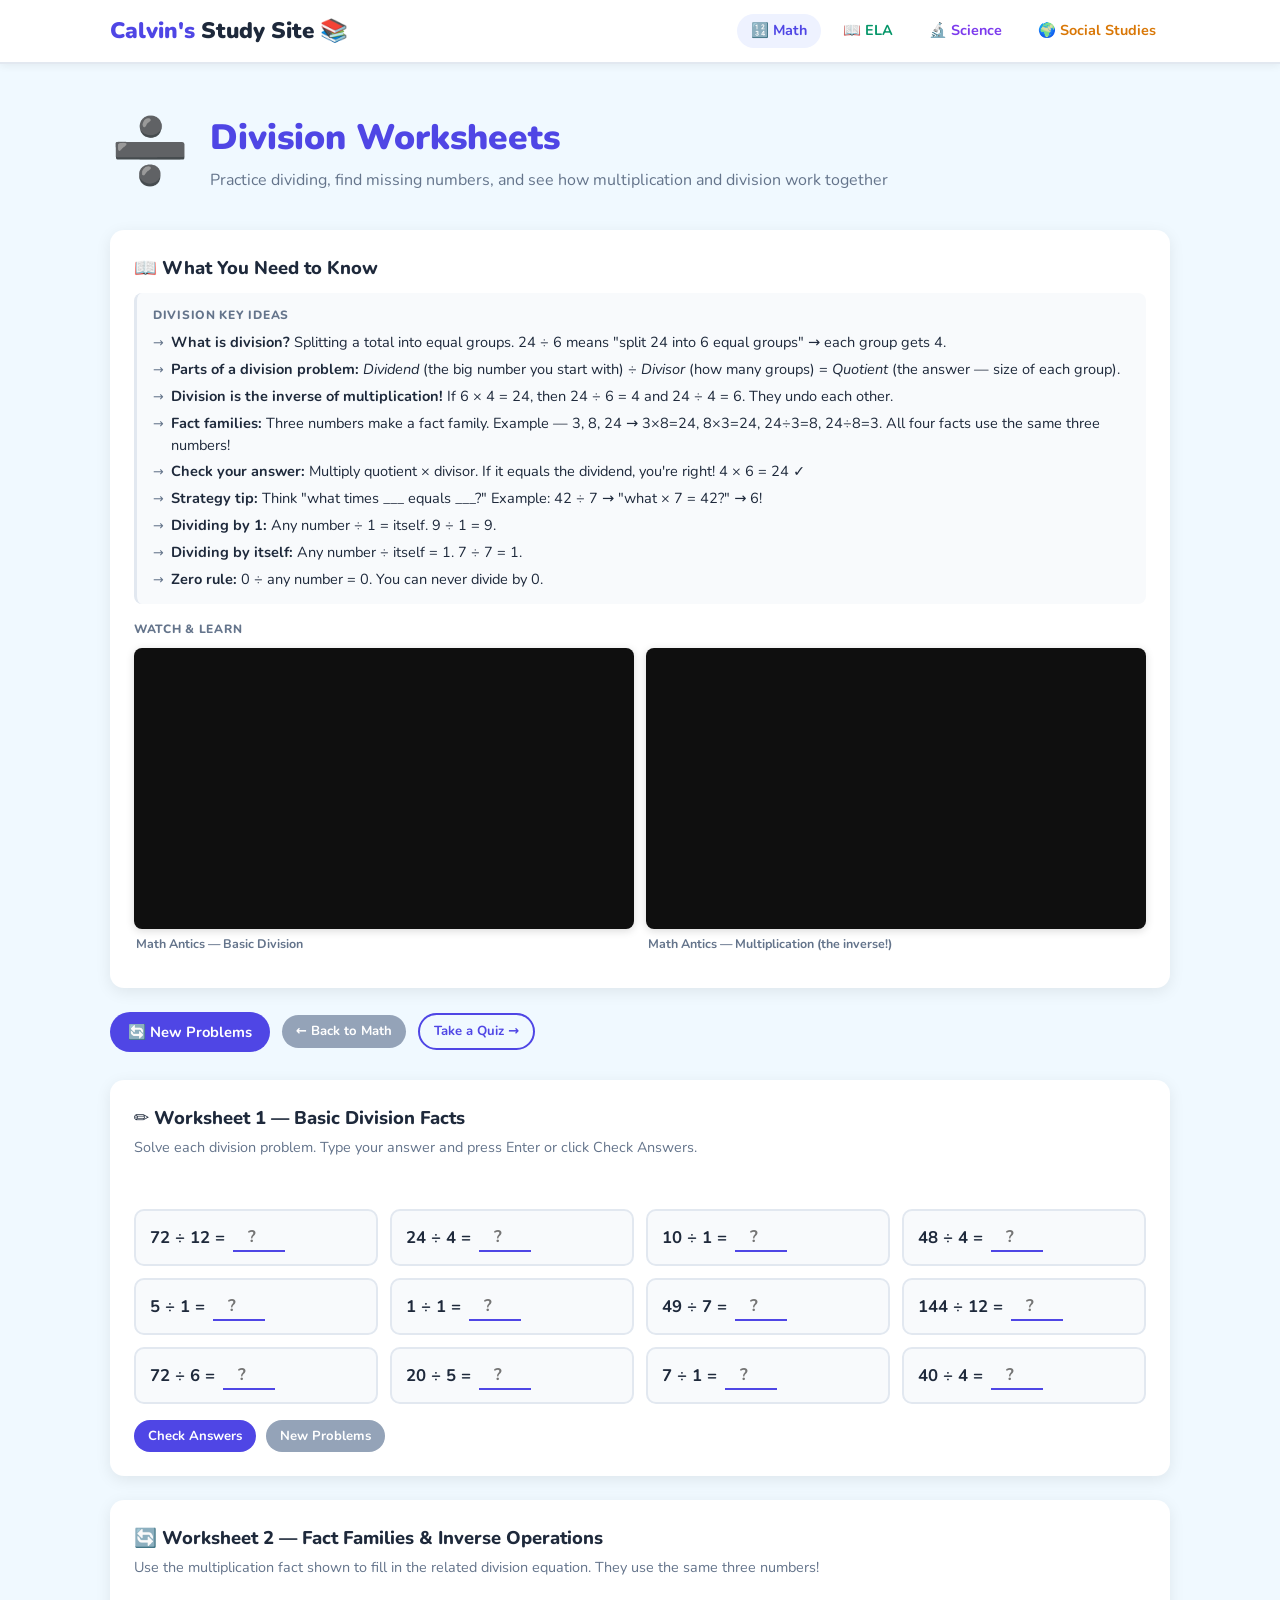
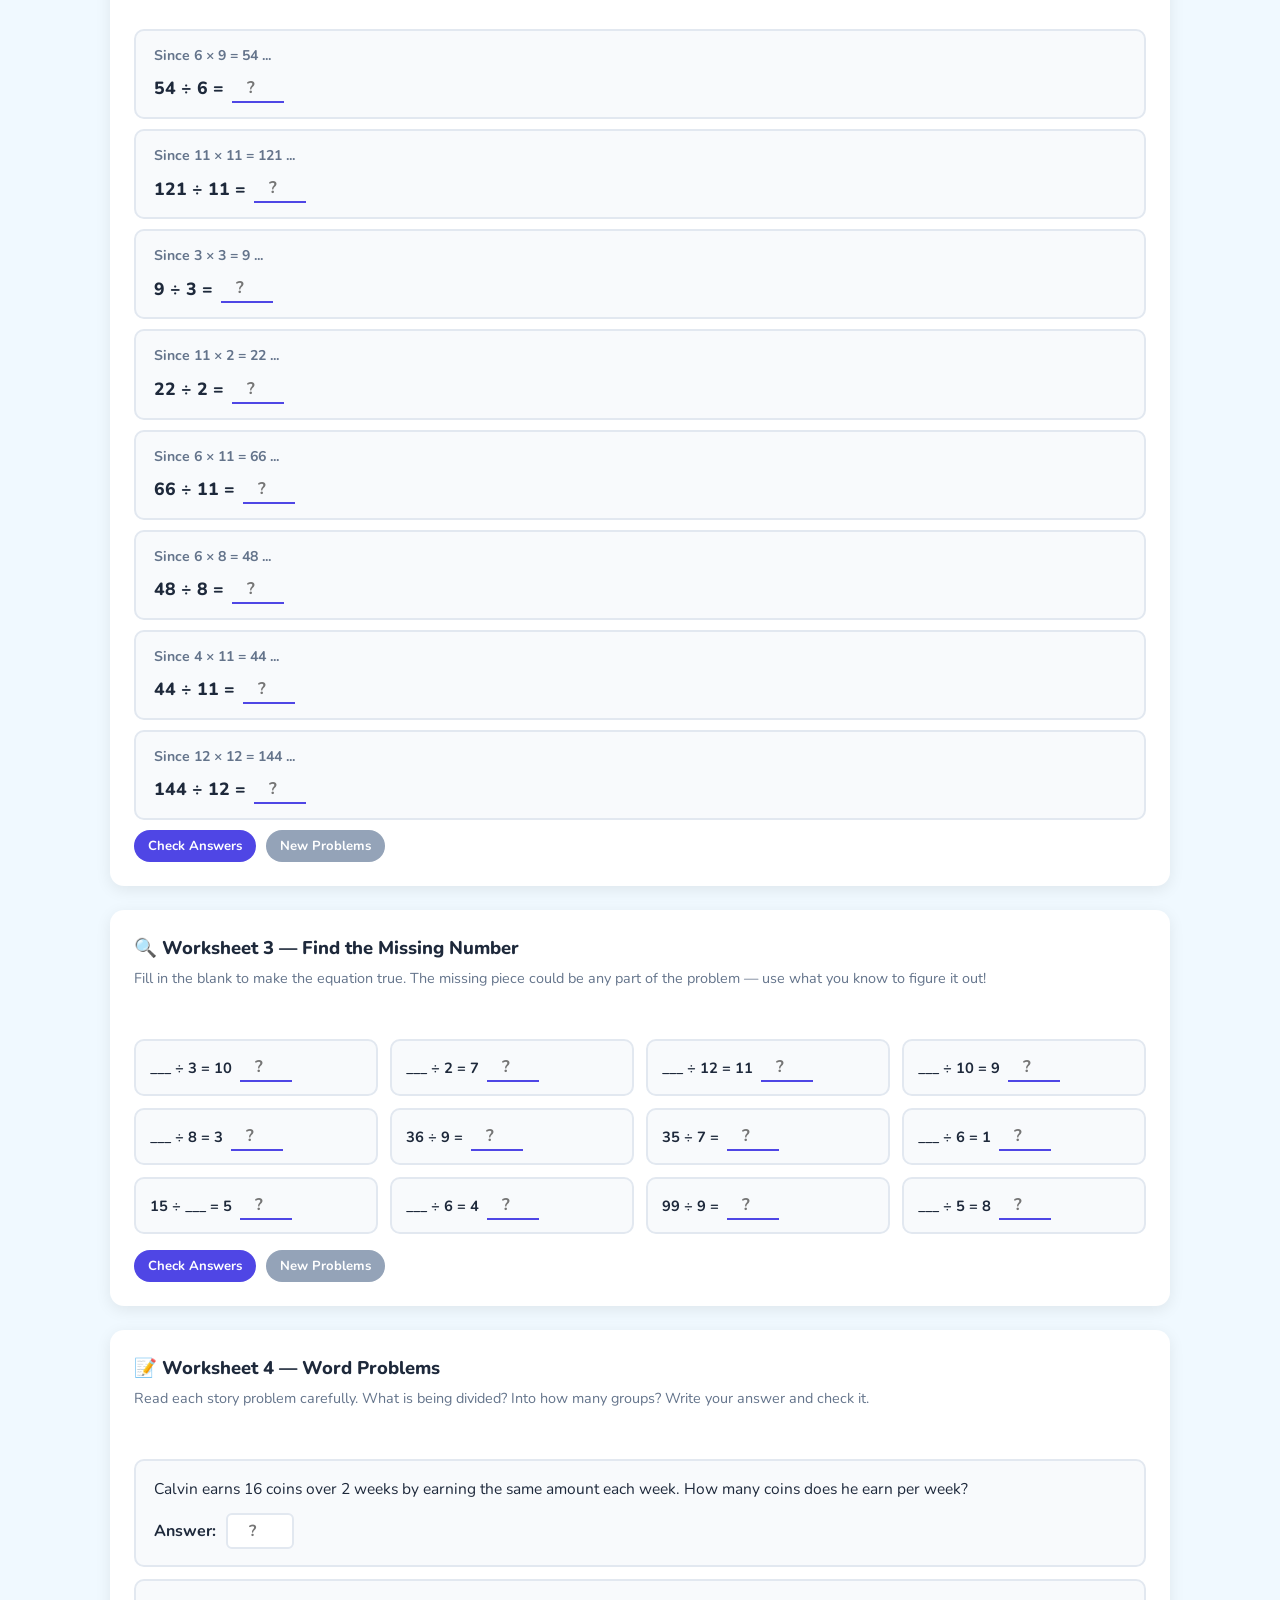
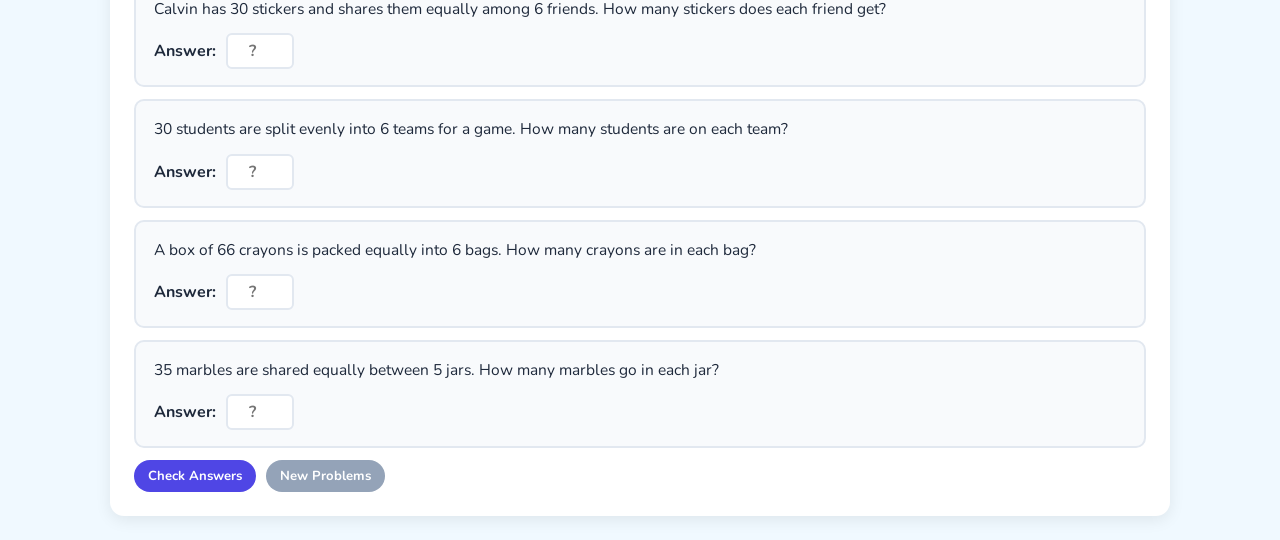
==== division.html @ 05a91f11 "Add interactive division worksheets page Four randomized worksheets covering basic division facts, f" ====
<!DOCTYPE html>
<html lang="en">
<head>
  <meta charset="UTF-8" />
  <meta name="viewport" content="width=device-width, initial-scale=1.0" />
  <title>Division Worksheets — Calvin's Study Site</title>
  <link rel="stylesheet" href="css/style.css" />
  <style>
    .ws-section {
      background: var(--card);
      border-radius: var(--radius);
      box-shadow: var(--shadow);
      padding: 24px;
      margin-bottom: 24px;
    }
    .ws-section h2 {
      font-size: 1.15rem;
      font-weight: 800;
      margin-bottom: 6px;
    }
    .ws-desc {
      font-size: 0.9rem;
      color: var(--muted);
      margin-bottom: 18px;
    }
    .ws-grid {
      display: grid;
      grid-template-columns: repeat(auto-fill, minmax(210px, 1fr));
      gap: 12px;
      margin-bottom: 16px;
    }
    .ws-problem {
      background: #F8FAFC;
      border: 2px solid var(--border);
      border-radius: 10px;
      padding: 12px 14px;
      display: flex;
      align-items: center;
      gap: 8px;
      font-size: 1.05rem;
      font-weight: 700;
      flex-wrap: wrap;
      transition: border-color 0.2s, background 0.2s;
    }
    .ws-problem.correct { border-color: var(--green); background: #DCFCE7; }
    .ws-problem.wrong   { border-color: var(--red);   background: #FEE2E2; }
    .ws-problem input {
      width: 52px;
      text-align: center;
      font-family: inherit;
      font-size: 1.05rem;
      font-weight: 700;
      border: none;
      border-bottom: 2px solid var(--math);
      background: transparent;
      color: var(--text);
      outline: none;
      padding: 2px 4px;
    }
    .check-icon { font-size: 1.1rem; margin-left: auto; }
    .correct-ans {
      font-size: 0.82rem;
      color: var(--red);
      font-weight: 700;
    }
    .ws-score {
      font-size: 0.9rem;
      font-weight: 700;
      color: var(--muted);
      margin-bottom: 12px;
      min-height: 20px;
    }
    .ws-score.good { color: var(--green); }
    .ws-row { display: flex; gap: 10px; flex-wrap: wrap; align-items: center; }

    /* Fact families */
    .fact-family-box {
      background: #F8FAFC;
      border: 2px solid var(--border);
      border-radius: 10px;
      padding: 14px 18px;
      margin-bottom: 10px;
      transition: border-color 0.2s, background 0.2s;
    }
    .fact-family-box.correct { border-color: var(--green); background: #DCFCE7; }
    .fact-family-box.wrong   { border-color: var(--red);   background: #FEE2E2; }
    .ff-hint {
      font-size: 0.88rem;
      color: var(--muted);
      font-weight: 700;
      margin-bottom: 8px;
    }
    .ff-question {
      font-size: 1.1rem;
      font-weight: 800;
      display: flex;
      align-items: center;
      gap: 8px;
      flex-wrap: wrap;
    }
    .ff-question input {
      width: 52px;
      text-align: center;
      font-family: inherit;
      font-size: 1.05rem;
      font-weight: 700;
      border: none;
      border-bottom: 2px solid var(--math);
      background: transparent;
      color: var(--text);
      outline: none;
      padding: 2px 4px;
    }

    /* Word problems */
    .word-problem {
      background: #F8FAFC;
      border: 2px solid var(--border);
      border-radius: 10px;
      padding: 16px 18px;
      margin-bottom: 12px;
      transition: border-color 0.2s, background 0.2s;
    }
    .word-problem.correct { border-color: var(--green); background: #DCFCE7; }
    .word-problem.wrong   { border-color: var(--red);   background: #FEE2E2; }
    .word-problem p {
      font-size: 0.97rem;
      margin-bottom: 12px;
      line-height: 1.55;
    }
    .wp-row {
      display: flex;
      align-items: center;
      gap: 10px;
      flex-wrap: wrap;
    }
    .word-problem input {
      width: 68px;
      text-align: center;
      font-family: inherit;
      font-size: 1rem;
      font-weight: 700;
      border: 2px solid var(--border);
      border-radius: 6px;
      background: white;
      color: var(--text);
      outline: none;
      padding: 5px 8px;
    }
    .result-msg {
      font-size: 0.87rem;
      font-weight: 700;
    }
    .result-msg.ok  { color: var(--green); }
    .result-msg.err { color: var(--red); }

    .page-actions {
      display: flex;
      gap: 12px;
      align-items: center;
      flex-wrap: wrap;
      margin-bottom: 28px;
    }
  </style>
</head>
<body>

  <header class="site-header">
    <div class="container">
      <a href="index.html" class="site-logo">Calvin's <span>Study Site</span> 📚</a>
      <nav class="nav-links">
        <a href="math.html"           class="nav-link math active">🔢 Math</a>
        <a href="ela.html"            class="nav-link ela">📖 ELA</a>
        <a href="science.html"        class="nav-link sci">🔬 Science</a>
        <a href="social-studies.html" class="nav-link ss">🌍 Social Studies</a>
      </nav>
    </div>
  </header>

  <main class="container">

    <div class="subject-hero">
      <div class="big-icon">➗</div>
      <div>
        <h1 style="color: var(--math);">Division Worksheets</h1>
        <p>Practice dividing, find missing numbers, and see how multiplication and division work together</p>
      </div>
    </div>

    <!-- Study Notes -->
    <div class="ws-section">
      <h2>📖 What You Need to Know</h2>
      <div class="study-notes" style="margin-top: 12px;">
        <h4>Division Key Ideas</h4>
        <ul>
          <li><strong>What is division?</strong> Splitting a total into equal groups. 24 ÷ 6 means "split 24 into 6 equal groups" → each group gets 4.</li>
          <li><strong>Parts of a division problem:</strong> <em>Dividend</em> (the big number you start with) ÷ <em>Divisor</em> (how many groups) = <em>Quotient</em> (the answer — size of each group).</li>
          <li><strong>Division is the inverse of multiplication!</strong> If 6 × 4 = 24, then 24 ÷ 6 = 4 and 24 ÷ 4 = 6. They undo each other.</li>
          <li><strong>Fact families:</strong> Three numbers make a fact family. Example — 3, 8, 24 → 3×8=24, 8×3=24, 24÷3=8, 24÷8=3. All four facts use the same three numbers!</li>
          <li><strong>Check your answer:</strong> Multiply quotient × divisor. If it equals the dividend, you're right! 4 × 6 = 24 ✓</li>
          <li><strong>Strategy tip:</strong> Think "what times ___ equals ___?" Example: 42 ÷ 7 → "what × 7 = 42?" → 6!</li>
          <li><strong>Dividing by 1:</strong> Any number ÷ 1 = itself. 9 ÷ 1 = 9.</li>
          <li><strong>Dividing by itself:</strong> Any number ÷ itself = 1. 7 ÷ 7 = 1.</li>
          <li><strong>Zero rule:</strong> 0 ÷ any number = 0. You can never divide by 0.</li>
        </ul>
      </div>
      <div class="video-section" style="margin-top: 16px;">
        <h4>Watch &amp; Learn</h4>
        <div class="video-grid">
          <div class="video-item">
            <div class="video-wrap">
              <iframe src="https://www.youtube.com/embed/KGMf314LUc0" loading="lazy"
                allow="accelerometer; autoplay; clipboard-write; encrypted-media; gyroscope; picture-in-picture" allowfullscreen></iframe>
            </div>
            <div class="video-label">Math Antics — Basic Division</div>
          </div>
          <div class="video-item">
            <div class="video-wrap">
              <iframe src="https://www.youtube.com/embed/RVYwunbpMHA" loading="lazy"
                allow="accelerometer; autoplay; clipboard-write; encrypted-media; gyroscope; picture-in-picture" allowfullscreen></iframe>
            </div>
            <div class="video-label">Math Antics — Multiplication (the inverse!)</div>
          </div>
        </div>
      </div>
    </div>

    <div class="page-actions">
      <button class="btn btn-math" onclick="generateAll()">🔄 New Problems</button>
      <a href="math.html" class="btn btn-gray btn-sm">← Back to Math</a>
      <a href="quiz.html?subject=math&topic=Numbers+and+Operations" class="btn btn-outline btn-sm" style="border-color:var(--math);color:var(--math);">Take a Quiz →</a>
    </div>

    <!-- Worksheet 1: Basic Division Facts -->
    <div class="ws-section">
      <h2>✏️ Worksheet 1 — Basic Division Facts</h2>
      <p class="ws-desc">Solve each division problem. Type your answer and press Enter or click Check Answers.</p>
      <div class="ws-score" id="score1"></div>
      <div class="ws-grid" id="ws1"></div>
      <div class="ws-row">
        <button class="btn btn-math btn-sm" onclick="checkAll(1)">Check Answers</button>
        <button class="btn btn-gray btn-sm" onclick="generateWS1()">New Problems</button>
      </div>
    </div>

    <!-- Worksheet 2: Fact Families / Inverse -->
    <div class="ws-section">
      <h2>🔄 Worksheet 2 — Fact Families &amp; Inverse Operations</h2>
      <p class="ws-desc">Use the multiplication fact shown to fill in the related division equation. They use the same three numbers!</p>
      <div class="ws-score" id="score2"></div>
      <div id="ws2"></div>
      <div class="ws-row">
        <button class="btn btn-math btn-sm" onclick="checkAll(2)">Check Answers</button>
        <button class="btn btn-gray btn-sm" onclick="generateWS2()">New Problems</button>
      </div>
    </div>

    <!-- Worksheet 3: Missing Numbers -->
    <div class="ws-section">
      <h2>🔍 Worksheet 3 — Find the Missing Number</h2>
      <p class="ws-desc">Fill in the blank to make the equation true. The missing piece could be any part of the problem — use what you know to figure it out!</p>
      <div class="ws-score" id="score3"></div>
      <div class="ws-grid" id="ws3"></div>
      <div class="ws-row">
        <button class="btn btn-math btn-sm" onclick="checkAll(3)">Check Answers</button>
        <button class="btn btn-gray btn-sm" onclick="generateWS3()">New Problems</button>
      </div>
    </div>

    <!-- Worksheet 4: Word Problems -->
    <div class="ws-section">
      <h2>📝 Worksheet 4 — Word Problems</h2>
      <p class="ws-desc">Read each story problem carefully. What is being divided? Into how many groups? Write your answer and check it.</p>
      <div class="ws-score" id="score4"></div>
      <div id="ws4"></div>
      <div class="ws-row" style="margin-top: 4px;">
        <button class="btn btn-math btn-sm" onclick="checkAll(4)">Check Answers</button>
        <button class="btn btn-gray btn-sm" onclick="generateWS4()">New Problems</button>
      </div>
    </div>

  </main>

  <script>
    // ── Helpers ────────────────────────────────────────────────────────────────
    const FACTS = [];
    for (let a = 1; a <= 12; a++) {
      for (let b = 1; b <= 12; b++) {
        FACTS.push({ a, b, product: a * b });
      }
    }

    function shuffle(arr) {
      const a = [...arr];
      for (let i = a.length - 1; i > 0; i--) {
        const j = Math.floor(Math.random() * (i + 1));
        [a[i], a[j]] = [a[j], a[i]];
      }
      return a;
    }

    function pick(arr, n) { return shuffle(arr).slice(0, n); }
    function rnd(min, max) { return Math.floor(Math.random() * (max - min + 1)) + min; }

    // ── Worksheet 1: Basic Division Facts ─────────────────────────────────────
    let ws1Data = [];
    function generateWS1() {
      document.getElementById('score1').textContent = '';
      ws1Data = pick(FACTS, 12).map(f => ({ dividend: f.product, divisor: f.b, answer: f.a }));
      document.getElementById('ws1').innerHTML = ws1Data.map((p, i) => `
        <div class="ws-problem" id="ws1p${i}">
          <span>${p.dividend} ÷ ${p.divisor} =</span>
          <input type="number" id="ws1i${i}" min="0" max="144" placeholder="?"
            onkeydown="if(event.key==='Enter') checkAll(1)">
          <span class="check-icon" id="ws1c${i}"></span>
          <span class="correct-ans" id="ws1a${i}" style="display:none"></span>
        </div>
      `).join('');
    }

    // ── Worksheet 2: Fact Families ─────────────────────────────────────────────
    let ws2Data = [];
    function generateWS2() {
      document.getElementById('score2').textContent = '';
      ws2Data = pick(FACTS, 8).map(f => {
        const askByB = Math.random() < 0.5;
        return {
          a: f.a, b: f.b, product: f.product,
          divisor: askByB ? f.b : f.a,
          answer:  askByB ? f.a : f.b,
        };
      });
      document.getElementById('ws2').innerHTML = ws2Data.map((p, i) => `
        <div class="fact-family-box" id="ws2p${i}">
          <div class="ff-hint">Since ${p.a} × ${p.b} = ${p.product} ...</div>
          <div class="ff-question">
            <span>${p.product} ÷ ${p.divisor} =</span>
            <input type="number" id="ws2i${i}" min="0" max="144" placeholder="?"
              onkeydown="if(event.key==='Enter') checkAll(2)">
            <span class="check-icon" id="ws2c${i}"></span>
            <span class="correct-ans" id="ws2a${i}" style="display:none"></span>
          </div>
        </div>
      `).join('');
    }

    // ── Worksheet 3: Missing Numbers ───────────────────────────────────────────
    let ws3Data = [];
    function generateWS3() {
      document.getElementById('score3').textContent = '';
      ws3Data = pick(FACTS, 12).map(f => {
        const types = ['quotient', 'dividend', 'divisor'];
        const type = types[Math.floor(Math.random() * 3)];
        const answer = type === 'quotient' ? f.a
                     : type === 'dividend' ? f.product
                     :                       f.b;
        return { ...f, type, answer };
      });
      document.getElementById('ws3').innerHTML = ws3Data.map((p, i) => {
        const label = p.type === 'quotient' ? `${p.product} ÷ ${p.b} =`
                    : p.type === 'dividend' ? `___ ÷ ${p.b} = ${p.a}`
                    :                         `${p.product} ÷ ___ = ${p.a}`;
        return `
          <div class="ws-problem" id="ws3p${i}">
            <span style="font-size:0.92rem;">${label}</span>
            <input type="number" id="ws3i${i}" min="0" max="144" placeholder="?"
              onkeydown="if(event.key==='Enter') checkAll(3)">
            <span class="check-icon" id="ws3c${i}"></span>
            <span class="correct-ans" id="ws3a${i}" style="display:none"></span>
          </div>
        `;
      }).join('');
    }

    // ── Worksheet 4: Word Problems ─────────────────────────────────────────────
    const WORD_TEMPLATES = [
      () => { const g=rnd(2,9), s=rnd(2,12), t=g*s; return { text: `Calvin has ${t} stickers and shares them equally among ${g} friends. How many stickers does each friend get?`, answer: s }; },
      () => { const r=rnd(2,8), c=rnd(2,10), t=r*c; return { text: `There are ${t} cookies arranged in ${r} equal rows on a baking sheet. How many cookies are in each row?`, answer: c }; },
      () => { const d=rnd(2,9), p=rnd(2,11), t=d*p; return { text: `A box of ${t} crayons is packed equally into ${d} bags. How many crayons are in each bag?`, answer: p }; },
      () => { const t=rnd(2,10), b=rnd(2,8),  n=t*b;  return { text: `${n} students are split evenly into ${t} teams for a game. How many students are on each team?`, answer: b }; },
      () => { const d=rnd(2,7),  h=rnd(2,10), t=d*h; return { text: `Calvin reads ${t} pages over ${d} days and reads the same amount each day. How many pages does he read per day?`, answer: h }; },
      () => { const b=rnd(2,9),  s=rnd(2,10), t=b*s; return { text: `A farmer puts eggs into cartons with ${s} eggs each. If there are ${t} eggs total, how many cartons are filled?`, answer: b }; },
      () => { const r=rnd(2,8),  c=rnd(2,9),  t=r*c; return { text: `${t} chairs are arranged in ${r} equal rows. How many chairs are in each row?`, answer: c }; },
      () => { const g=rnd(2,9),  m=rnd(2,11), t=g*m; return { text: `${t} marbles are shared equally between ${g} jars. How many marbles go in each jar?`, answer: m }; },
      () => { const b=rnd(2,8),  p=rnd(2,10), t=b*p; return { text: `A shelf holds ${b} equal stacks of books with ${t} books total. How many books are in each stack?`, answer: p }; },
      () => { const w=rnd(2,9),  d=rnd(2,8),  t=w*d; return { text: `Calvin earns ${t} coins over ${w} weeks by earning the same amount each week. How many coins does he earn per week?`, answer: d }; },
    ];

    let ws4Data = [];
    function generateWS4() {
      document.getElementById('score4').textContent = '';
      ws4Data = shuffle(WORD_TEMPLATES).slice(0, 5).map(fn => fn());
      document.getElementById('ws4').innerHTML = ws4Data.map((p, i) => `
        <div class="word-problem" id="ws4p${i}">
          <p>${p.text}</p>
          <div class="wp-row">
            <span style="font-weight:700;">Answer:</span>
            <input type="number" id="ws4i${i}" min="0" max="200" placeholder="?"
              onkeydown="if(event.key==='Enter') checkAll(4)">
            <span class="result-msg" id="ws4m${i}"></span>
          </div>
        </div>
      `).join('');
    }

    // ── Check Logic ────────────────────────────────────────────────────────────
    function checkAll(ws) {
      if (ws === 1) checkGrid(ws1Data, 1, p => p.answer);
      if (ws === 2) checkGrid(ws2Data, 2, p => p.answer);
      if (ws === 3) checkGrid(ws3Data, 3, p => p.answer);
      if (ws === 4) checkWordProblems();
    }

    function checkGrid(data, wsNum, getAnswer) {
      let correct = 0;
      data.forEach((p, i) => {
        const input = document.getElementById(`ws${wsNum}i${i}`);
        const card  = document.getElementById(`ws${wsNum}p${i}`);
        const icon  = document.getElementById(`ws${wsNum}c${i}`);
        const ansEl = document.getElementById(`ws${wsNum}a${i}`);
        const val   = parseInt(input.value, 10);
        const expected = getAnswer(p);
        card.classList.remove('correct', 'wrong');
        if (isNaN(val)) { icon.textContent = ''; ansEl.style.display = 'none'; return; }
        if (val === expected) {
          card.classList.add('correct');
          icon.textContent = '✓';
          ansEl.style.display = 'none';
          correct++;
        } else {
          card.classList.add('wrong');
          icon.textContent = '✗';
          ansEl.textContent = `→ ${expected}`;
          ansEl.style.display = '';
        }
      });
      const scoreEl = document.getElementById(`score${wsNum}`);
      const pct = Math.round(100 * correct / data.length);
      scoreEl.textContent = `${correct} / ${data.length} correct (${pct}%)`;
      scoreEl.className = 'ws-score' + (pct >= 80 ? ' good' : '');
    }

    function checkWordProblems() {
      let correct = 0;
      ws4Data.forEach((p, i) => {
        const input = document.getElementById(`ws4i${i}`);
        const card  = document.getElementById(`ws4p${i}`);
        const msg   = document.getElementById(`ws4m${i}`);
        const val   = parseInt(input.value, 10);
        card.classList.remove('correct', 'wrong');
        if (isNaN(val)) { msg.textContent = ''; return; }
        if (val === p.answer) {
          card.classList.add('correct');
          msg.textContent = '✓ Correct!';
          msg.className = 'result-msg ok';
          correct++;
        } else {
          card.classList.add('wrong');
          msg.textContent = `✗ The answer is ${p.answer}`;
          msg.className = 'result-msg err';
        }
      });
      const scoreEl = document.getElementById('score4');
      const pct = Math.round(100 * correct / ws4Data.length);
      scoreEl.textContent = `${correct} / ${ws4Data.length} correct (${pct}%)`;
      scoreEl.className = 'ws-score' + (pct >= 80 ? ' good' : '');
    }

    // ── Init ───────────────────────────────────────────────────────────────────
    function generateAll() {
      generateWS1();
      generateWS2();
      generateWS3();
      generateWS4();
    }

    generateAll();
  </script>

</body>
</html>
---- css/style.css ----
/* Calvin's 3rd Grade Study Site — Stylesheet */
@import url('https://fonts.googleapis.com/css2?family=Nunito:wght@400;600;700;800;900&display=swap');

/* ── Reset & Base ── */
*, *::before, *::after { box-sizing: border-box; margin: 0; padding: 0; }

:root {
  --math:    #4F46E5;
  --math-lt: #EEF2FF;
  --ela:     #059669;
  --ela-lt:  #ECFDF5;
  --sci:     #7C3AED;
  --sci-lt:  #F5F3FF;
  --ss:      #D97706;
  --ss-lt:   #FFFBEB;
  --bg:      #F0F9FF;
  --card:    #FFFFFF;
  --text:    #1E293B;
  --muted:   #64748B;
  --border:  #E2E8F0;
  --green:   #16A34A;
  --red:     #DC2626;
  --radius:  14px;
  --shadow:  0 4px 16px rgba(0,0,0,0.08);
}

html { font-size: 16px; }

body {
  font-family: 'Nunito', system-ui, sans-serif;
  background: var(--bg);
  color: var(--text);
  min-height: 100vh;
  line-height: 1.5;
}

a { color: inherit; text-decoration: none; }
img { max-width: 100%; }

/* ── Layout ── */
.container { max-width: 1100px; margin: 0 auto; padding: 0 20px; }

/* ── Header / Nav ── */
.site-header {
  background: var(--card);
  border-bottom: 2px solid var(--border);
  padding: 14px 0;
  position: sticky;
  top: 0;
  z-index: 100;
  box-shadow: 0 2px 8px rgba(0,0,0,0.06);
}
.site-header .container {
  display: flex;
  align-items: center;
  justify-content: space-between;
  gap: 16px;
}
.site-logo {
  font-size: 1.4rem;
  font-weight: 900;
  color: #4F46E5;
  white-space: nowrap;
}
.site-logo span { color: var(--text); }
.nav-links { display: flex; gap: 8px; flex-wrap: wrap; }
.nav-link {
  padding: 6px 14px;
  border-radius: 50px;
  font-weight: 700;
  font-size: 0.9rem;
  transition: background 0.15s, color 0.15s;
  color: var(--muted);
}
.nav-link:hover { background: var(--bg); color: var(--text); }
.nav-link.math   { color: var(--math); }
.nav-link.ela    { color: var(--ela); }
.nav-link.sci    { color: var(--sci); }
.nav-link.ss     { color: var(--ss); }
.nav-link.active { background: var(--math-lt); color: var(--math); }

/* ── Hero ── */
.hero {
  text-align: center;
  padding: 52px 20px 36px;
}
.hero h1 {
  font-size: 2.6rem;
  font-weight: 900;
  line-height: 1.2;
  margin-bottom: 12px;
}
.hero p { font-size: 1.15rem; color: var(--muted); max-width: 500px; margin: 0 auto; }

/* ── Subject Cards (Dashboard) ── */
.subjects-grid {
  display: grid;
  grid-template-columns: repeat(auto-fit, minmax(230px, 1fr));
  gap: 20px;
  padding: 0 0 40px;
}
.subject-card {
  background: var(--card);
  border-radius: var(--radius);
  box-shadow: var(--shadow);
  padding: 28px 24px 24px;
  display: flex;
  flex-direction: column;
  gap: 14px;
  border-top: 5px solid transparent;
  transition: transform 0.15s, box-shadow 0.15s;
}
.subject-card:hover { transform: translateY(-3px); box-shadow: 0 8px 24px rgba(0,0,0,0.12); }
.subject-card.math  { border-color: var(--math); }
.subject-card.ela   { border-color: var(--ela); }
.subject-card.sci   { border-color: var(--sci); }
.subject-card.ss    { border-color: var(--ss); }

.card-icon { font-size: 2.8rem; line-height: 1; }
.card-title { font-size: 1.3rem; font-weight: 800; }
.card-subtitle { font-size: 0.85rem; color: var(--muted); margin-top: -10px; }

.best-score {
  display: inline-block;
  padding: 4px 12px;
  border-radius: 50px;
  font-size: 0.85rem;
  font-weight: 700;
}
.math  .best-score { background: var(--math-lt); color: var(--math); }
.ela   .best-score { background: var(--ela-lt);  color: var(--ela); }
.sci   .best-score { background: var(--sci-lt);  color: var(--sci); }
.ss    .best-score { background: var(--ss-lt);   color: var(--ss); }

.card-buttons { display: flex; gap: 8px; margin-top: auto; }
.btn {
  display: inline-flex;
  align-items: center;
  gap: 6px;
  padding: 10px 18px;
  border-radius: 50px;
  font-family: inherit;
  font-weight: 700;
  font-size: 0.92rem;
  cursor: pointer;
  border: none;
  transition: filter 0.15s, transform 0.1s;
  text-decoration: none;
}
.btn:hover { filter: brightness(0.92); transform: scale(1.02); }
.btn:active { transform: scale(0.98); }
.btn-primary { color: #fff; }
.math  .btn-primary { background: var(--math); }
.ela   .btn-primary { background: var(--ela); }
.sci   .btn-primary { background: var(--sci); }
.ss    .btn-primary { background: var(--ss); }
.btn-outline {
  background: transparent;
  border: 2px solid;
  color: var(--text);
}
.math  .btn-outline { border-color: var(--math); color: var(--math); }
.ela   .btn-outline { border-color: var(--ela); color: var(--ela); }
.sci   .btn-outline { border-color: var(--sci); color: var(--sci); }
.ss    .btn-outline { border-color: var(--ss); color: var(--ss); }

/* standalone colored buttons */
.btn-math   { background: var(--math); color: #fff; }
.btn-ela    { background: var(--ela);  color: #fff; }
.btn-sci    { background: var(--sci);  color: #fff; }
.btn-ss     { background: var(--ss);   color: #fff; }
.btn-green  { background: var(--green); color: #fff; }
.btn-gray   { background: #94A3B8; color: #fff; }
.btn-lg     { padding: 14px 28px; font-size: 1.05rem; }
.btn-sm     { padding: 7px 14px; font-size: 0.82rem; }

/* ── History Table ── */
.section-title {
  font-size: 1.3rem;
  font-weight: 800;
  margin-bottom: 16px;
}
.history-table {
  width: 100%;
  border-collapse: collapse;
  background: var(--card);
  border-radius: var(--radius);
  overflow: hidden;
  box-shadow: var(--shadow);
  font-size: 0.93rem;
}
.history-table th {
  background: #F8FAFC;
  padding: 12px 16px;
  text-align: left;
  font-weight: 800;
  color: var(--muted);
  text-transform: uppercase;
  font-size: 0.76rem;
  letter-spacing: 0.04em;
  border-bottom: 2px solid var(--border);
}
.history-table td {
  padding: 12px 16px;
  border-bottom: 1px solid var(--border);
}
.history-table tr:last-child td { border-bottom: none; }
.history-table tr:hover td { background: #F8FAFC; }
.pct-badge {
  display: inline-block;
  padding: 3px 10px;
  border-radius: 50px;
  font-weight: 700;
  font-size: 0.85rem;
}
.pct-great { background: #DCFCE7; color: #15803D; }
.pct-good  { background: #FEF9C3; color: #854D0E; }
.pct-low   { background: #FEE2E2; color: #991B1B; }
.subject-pill {
  display: inline-block;
  padding: 2px 10px;
  border-radius: 50px;
  font-weight: 700;
  font-size: 0.8rem;
}
.pill-math { background: var(--math-lt); color: var(--math); }
.pill-ela  { background: var(--ela-lt);  color: var(--ela); }
.pill-sci  { background: var(--sci-lt);  color: var(--sci); }
.pill-ss   { background: var(--ss-lt);   color: var(--ss); }

/* ── Subject Page ── */
.subject-hero {
  padding: 40px 0 30px;
  display: flex;
  align-items: center;
  gap: 20px;
}
.subject-hero .big-icon { font-size: 4rem; }
.subject-hero h1 { font-size: 2.2rem; font-weight: 900; }
.subject-hero p { color: var(--muted); margin-top: 4px; }

.subject-layout {
  display: grid;
  grid-template-columns: 1fr 280px;
  gap: 28px;
  padding-bottom: 60px;
}
@media (max-width: 768px) { .subject-layout { grid-template-columns: 1fr; } }

/* Topic accordion */
.topic-list { display: flex; flex-direction: column; gap: 14px; }
.topic-card {
  background: var(--card);
  border-radius: var(--radius);
  box-shadow: var(--shadow);
  overflow: hidden;
}
.topic-header {
  display: flex;
  align-items: center;
  justify-content: space-between;
  padding: 16px 20px;
  cursor: pointer;
  font-weight: 800;
  font-size: 1.05rem;
  user-select: none;
  gap: 12px;
}
.topic-header:hover { background: #F8FAFC; }
.topic-header .chevron {
  font-size: 0.9rem;
  transition: transform 0.2s;
  flex-shrink: 0;
}
.topic-card.open .chevron { transform: rotate(180deg); }
.topic-body {
  display: none;
  padding: 0 20px 20px;
  border-top: 1px solid var(--border);
}
.topic-card.open .topic-body { display: block; }
.topic-skills {
  list-style: none;
  margin: 14px 0 16px;
  display: flex;
  flex-direction: column;
  gap: 6px;
}
.topic-skills li { padding-left: 20px; position: relative; color: var(--muted); font-size: 0.93rem; }
.topic-skills li::before {
  content: '✓';
  position: absolute;
  left: 0;
  font-weight: 900;
  color: var(--green);
}
.resource-links { display: flex; flex-wrap: wrap; gap: 8px; margin-top: 8px; }
.resource-link {
  display: inline-flex;
  align-items: center;
  gap: 6px;
  padding: 7px 14px;
  border-radius: 50px;
  font-size: 0.85rem;
  font-weight: 700;
  border: 2px solid var(--border);
  transition: background 0.15s, border-color 0.15s;
  background: #F8FAFC;
}
.resource-link:hover { background: var(--bg); border-color: #CBD5E1; }
.topic-quiz-btn {
  margin-top: 14px;
  display: inline-block;
}

/* Sidebar */
.sidebar { display: flex; flex-direction: column; gap: 16px; }
.sidebar-card {
  background: var(--card);
  border-radius: var(--radius);
  box-shadow: var(--shadow);
  padding: 20px;
}
.sidebar-card h3 { font-size: 1rem; font-weight: 800; margin-bottom: 14px; }
.sidebar-btn-list { display: flex; flex-direction: column; gap: 8px; }

/* ── Quiz Page ── */
.quiz-wrapper {
  max-width: 700px;
  margin: 0 auto;
  padding: 32px 20px 60px;
}
.quiz-header {
  display: flex;
  align-items: center;
  justify-content: space-between;
  margin-bottom: 24px;
  gap: 12px;
}
.quiz-title { font-size: 1.1rem; font-weight: 800; color: var(--muted); }
.quiz-counter { font-size: 0.9rem; color: var(--muted); font-weight: 700; white-space: nowrap; }
.progress-bar-track {
  height: 10px;
  background: var(--border);
  border-radius: 50px;
  overflow: hidden;
  flex: 1;
}
.progress-bar-fill {
  height: 100%;
  border-radius: 50px;
  background: var(--math);
  transition: width 0.3s ease;
}
.progress-bar-fill.ela { background: var(--ela); }
.progress-bar-fill.sci { background: var(--sci); }
.progress-bar-fill.ss  { background: var(--ss); }

.question-card {
  background: var(--card);
  border-radius: var(--radius);
  box-shadow: var(--shadow);
  padding: 32px 28px;
  margin-bottom: 24px;
}
.question-text {
  font-size: 1.2rem;
  font-weight: 700;
  margin-bottom: 28px;
  line-height: 1.5;
}
.options-grid { display: flex; flex-direction: column; gap: 12px; }
.option-btn {
  display: flex;
  align-items: center;
  gap: 14px;
  padding: 14px 18px;
  border-radius: 10px;
  border: 2px solid var(--border);
  background: #F8FAFC;
  font-family: inherit;
  font-size: 1rem;
  font-weight: 600;
  color: var(--text);
  cursor: pointer;
  text-align: left;
  transition: border-color 0.15s, background 0.15s, transform 0.1s;
}
.option-btn:hover:not(:disabled) { border-color: #94A3B8; background: var(--bg); transform: translateX(3px); }
.option-btn:disabled { cursor: default; }
.option-label {
  display: flex;
  align-items: center;
  justify-content: center;
  width: 32px;
  height: 32px;
  border-radius: 50%;
  background: var(--border);
  font-weight: 800;
  font-size: 0.9rem;
  flex-shrink: 0;
  transition: background 0.15s, color 0.15s;
}
.option-btn.correct { border-color: var(--green); background: #DCFCE7; }
.option-btn.correct .option-label { background: var(--green); color: #fff; }
.option-btn.wrong   { border-color: var(--red);   background: #FEE2E2; }
.option-btn.wrong   .option-label { background: var(--red);   color: #fff; }
.option-btn.dimmed  { opacity: 0.45; }

.explanation-box {
  display: none;
  margin-top: 20px;
  padding: 14px 18px;
  background: #F0FFF4;
  border-left: 4px solid var(--green);
  border-radius: 8px;
  font-size: 0.95rem;
  color: var(--text);
  line-height: 1.6;
}
.explanation-box.show { display: block; }
.explanation-box.wrong-exp { background: #FFF5F5; border-color: var(--red); }

.next-btn-row {
  display: flex;
  justify-content: flex-end;
  margin-top: 8px;
}

/* Results */
.results-card {
  background: var(--card);
  border-radius: var(--radius);
  box-shadow: var(--shadow);
  padding: 44px 32px;
  text-align: center;
}
.results-emoji { font-size: 4rem; margin-bottom: 12px; }
.results-score { font-size: 3rem; font-weight: 900; margin-bottom: 4px; }
.results-pct   { font-size: 1.4rem; font-weight: 700; color: var(--muted); margin-bottom: 12px; }
.results-stars { font-size: 2rem; margin-bottom: 16px; }
.results-msg   { font-size: 1.1rem; color: var(--muted); margin-bottom: 32px; max-width: 400px; margin-left: auto; margin-right: auto; }
.results-buttons { display: flex; gap: 12px; justify-content: center; flex-wrap: wrap; }
.save-status { margin-top: 16px; font-size: 0.9rem; color: var(--muted); font-weight: 700; min-height: 24px; }

/* Loading spinner */
.spinner {
  width: 44px; height: 44px;
  border: 4px solid var(--border);
  border-top-color: var(--math);
  border-radius: 50%;
  animation: spin 0.7s linear infinite;
  margin: 60px auto;
}
@keyframes spin { to { transform: rotate(360deg); } }

/* Empty/error states */
.empty-state {
  text-align: center;
  padding: 48px 20px;
  color: var(--muted);
}
.empty-state .big { font-size: 3rem; margin-bottom: 12px; }

/* ── Study Notes ── */
.study-notes {
  margin: 14px 0 10px;
  padding: 13px 16px;
  background: #F8FAFC;
  border-radius: 8px;
  border-left: 3px solid var(--border);
}
.study-notes h4 {
  font-size: 0.75rem;
  font-weight: 800;
  text-transform: uppercase;
  letter-spacing: 0.06em;
  color: var(--muted);
  margin-bottom: 8px;
}
.study-notes ul {
  list-style: none;
  display: flex;
  flex-direction: column;
  gap: 5px;
}
.study-notes li {
  font-size: 0.91rem;
  padding-left: 18px;
  position: relative;
  line-height: 1.5;
}
.study-notes li::before {
  content: '→';
  position: absolute;
  left: 0;
  color: var(--muted);
  font-size: 0.8rem;
  top: 2px;
}
.study-notes strong { color: var(--text); }

/* ── Video Embeds ── */
.video-section { margin: 14px 0 10px; }
.video-section h4 {
  font-size: 0.75rem;
  font-weight: 800;
  text-transform: uppercase;
  letter-spacing: 0.06em;
  color: var(--muted);
  margin-bottom: 10px;
}
.video-grid {
  display: grid;
  grid-template-columns: repeat(auto-fit, minmax(260px, 1fr));
  gap: 12px;
}
.video-item {}
.video-wrap {
  position: relative;
  padding-bottom: 56.25%;
  height: 0;
  overflow: hidden;
  border-radius: 8px;
  background: #0f0f0f;
  box-shadow: 0 2px 8px rgba(0,0,0,0.15);
}
.video-wrap iframe {
  position: absolute;
  top: 0;
  left: 0;
  width: 100%;
  height: 100%;
  border: none;
  border-radius: 8px;
}
.video-label {
  font-size: 0.78rem;
  color: var(--muted);
  font-weight: 700;
  margin-top: 6px;
  padding-left: 2px;
}
@media (max-width: 600px) { .video-grid { grid-template-columns: 1fr; } }

/* ── Utilities ── */
.mt-8  { margin-top: 8px; }
.mt-16 { margin-top: 16px; }
.mt-24 { margin-top: 24px; }
.mb-8  { margin-bottom: 8px; }
.mb-24 { margin-bottom: 24px; }
.text-center { text-align: center; }
.text-muted { color: var(--muted); }
.font-bold { font-weight: 800; }
.hidden { display: none !important; }

/* ── Responsive ── */
@media (max-width: 600px) {
  .hero h1 { font-size: 1.9rem; }
  .question-card { padding: 24px 18px; }
  .question-text { font-size: 1.05rem; }
  .results-score { font-size: 2.4rem; }
  .subjects-grid { grid-template-columns: 1fr; }
  .site-logo { font-size: 1.1rem; }
}
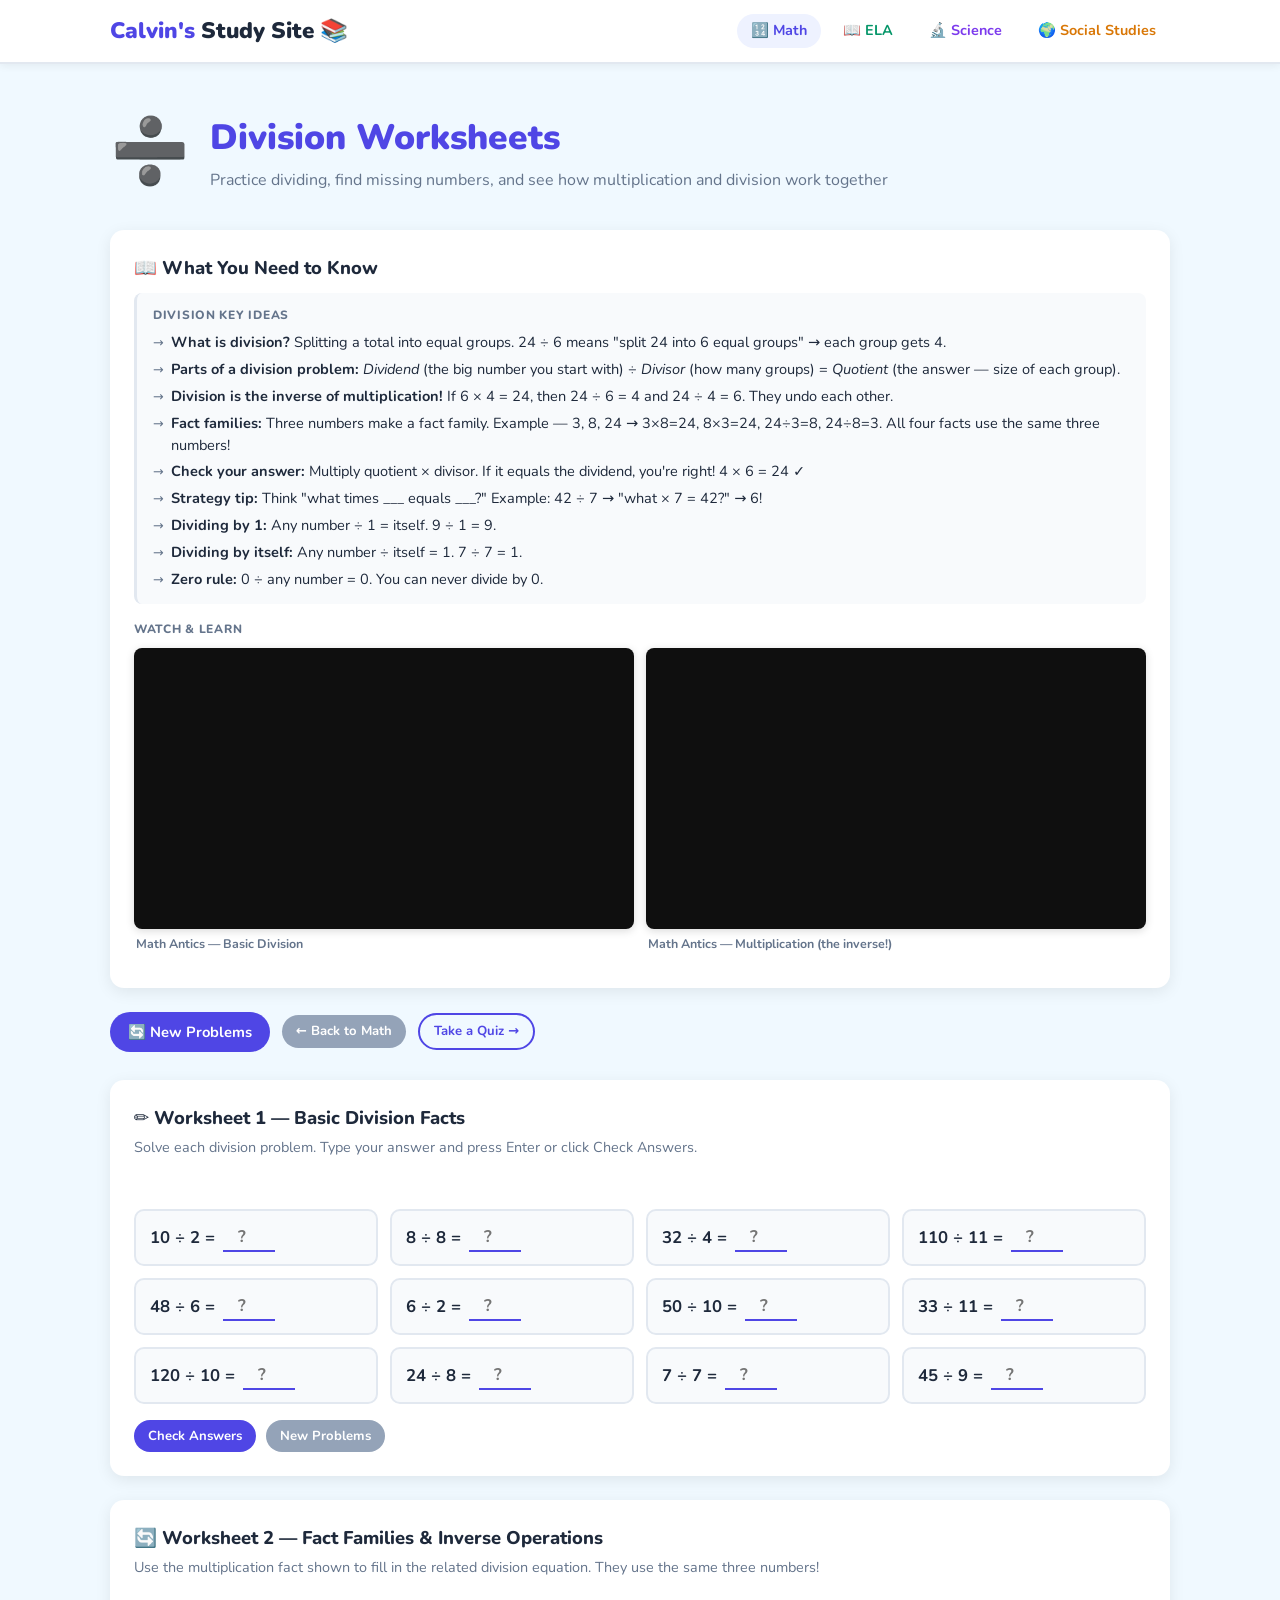
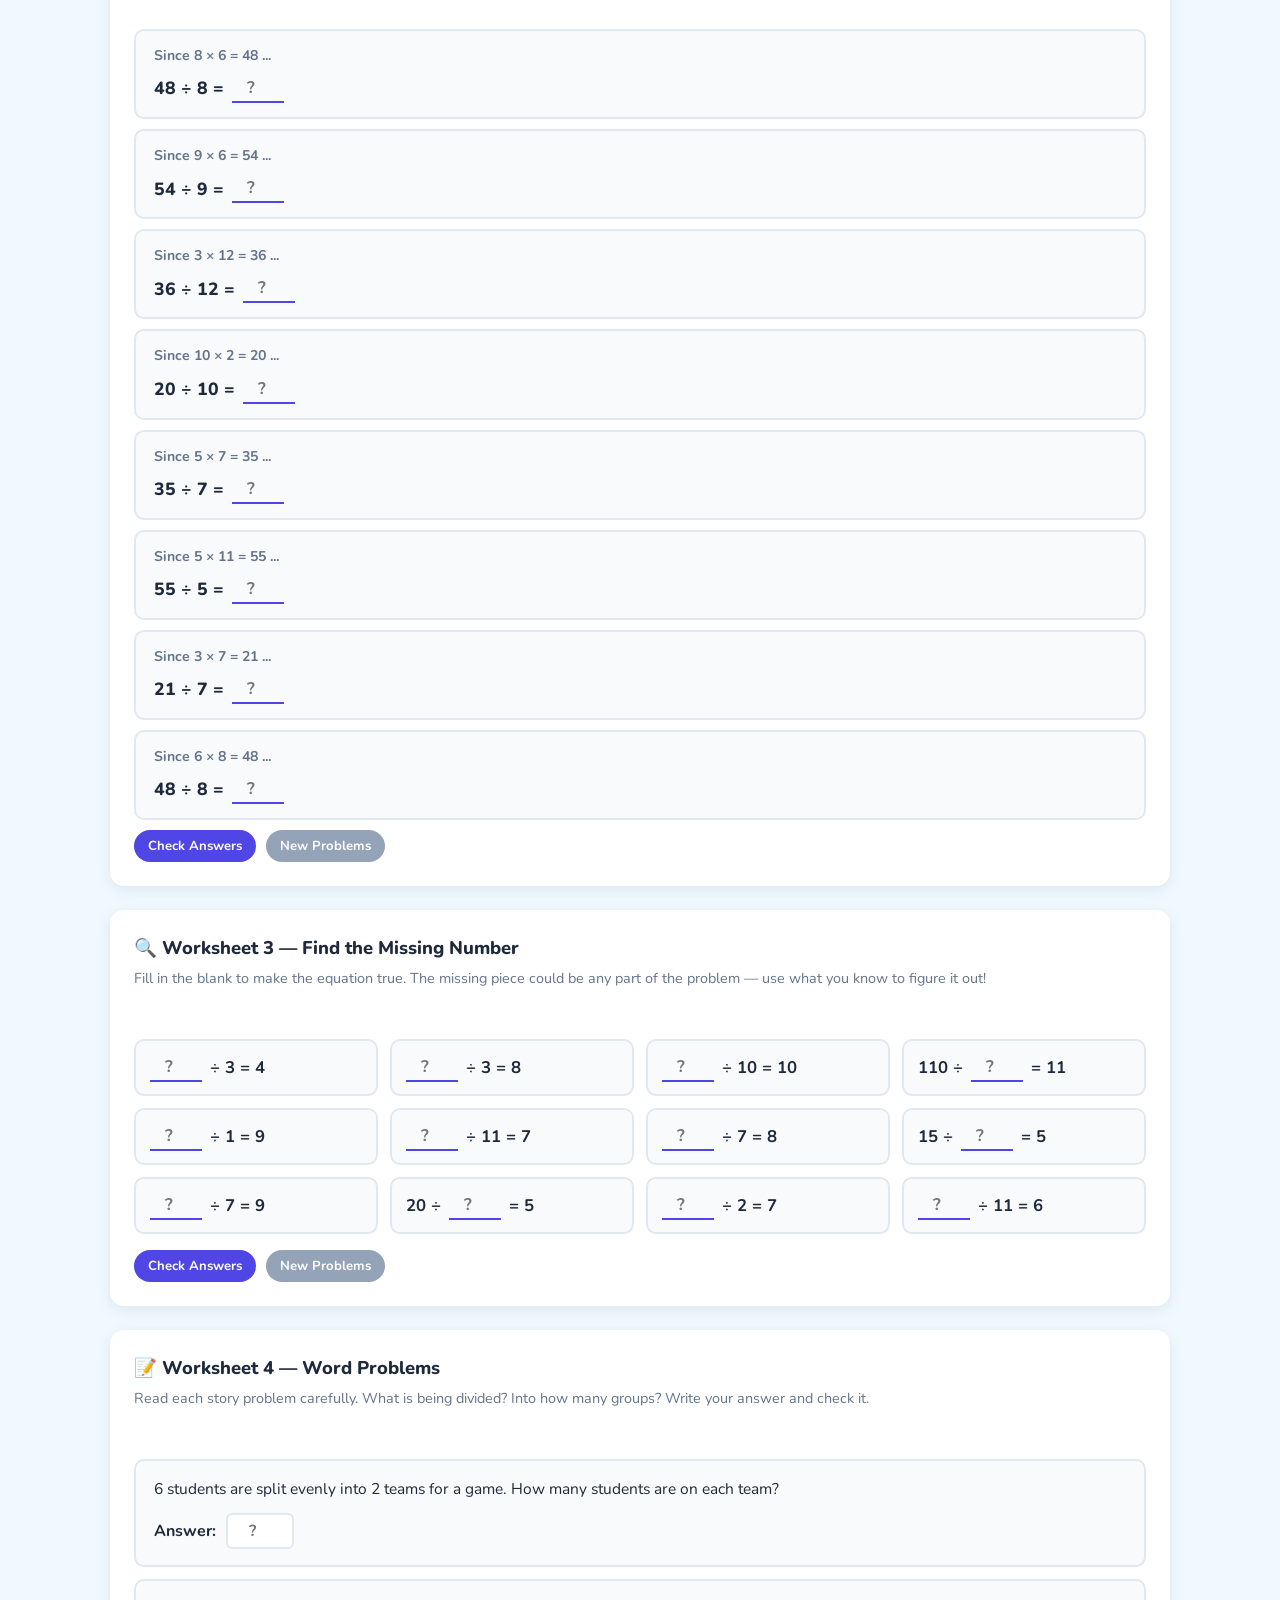
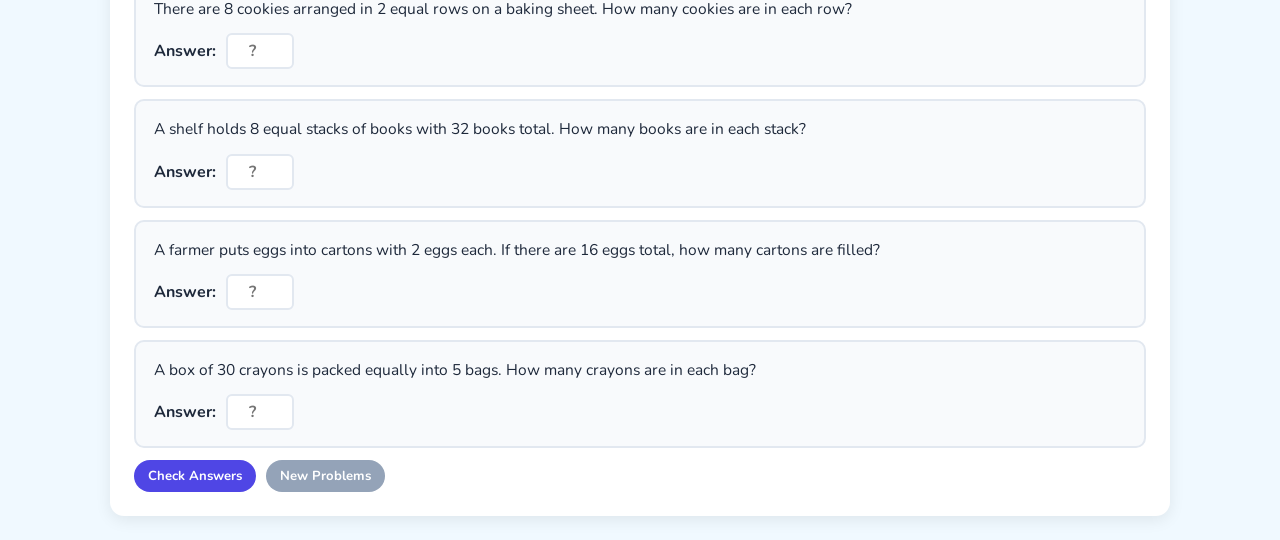
==== commit acbfdb5a: "Fix WS3 missing-number problems to render input inline with equation For dividend and divisor types," ====
--- a/division.html
+++ b/division.html
@@ -357,14 +357,19 @@
         return { ...f, type, answer };
       });
       document.getElementById('ws3').innerHTML = ws3Data.map((p, i) => {
-        const label = p.type === 'quotient' ? `${p.product} ÷ ${p.b} =`
-                    : p.type === 'dividend' ? `___ ÷ ${p.b} = ${p.a}`
-                    :                         `${p.product} ÷ ___ = ${p.a}`;
+        const inp = `<input type="number" id="ws3i${i}" min="0" max="144" placeholder="?"
+          onkeydown="if(event.key==='Enter') checkAll(3)">`;
+        let inner;
+        if (p.type === 'quotient') {
+          inner = `<span>${p.product} ÷ ${p.b} =</span>${inp}`;
+        } else if (p.type === 'dividend') {
+          inner = `${inp}<span>÷ ${p.b} = ${p.a}</span>`;
+        } else {
+          inner = `<span>${p.product} ÷</span>${inp}<span>= ${p.a}</span>`;
+        }
         return `
           <div class="ws-problem" id="ws3p${i}">
-            <span style="font-size:0.92rem;">${label}</span>
-            <input type="number" id="ws3i${i}" min="0" max="144" placeholder="?"
-              onkeydown="if(event.key==='Enter') checkAll(3)">
+            ${inner}
             <span class="check-icon" id="ws3c${i}"></span>
             <span class="correct-ans" id="ws3a${i}" style="display:none"></span>
           </div>
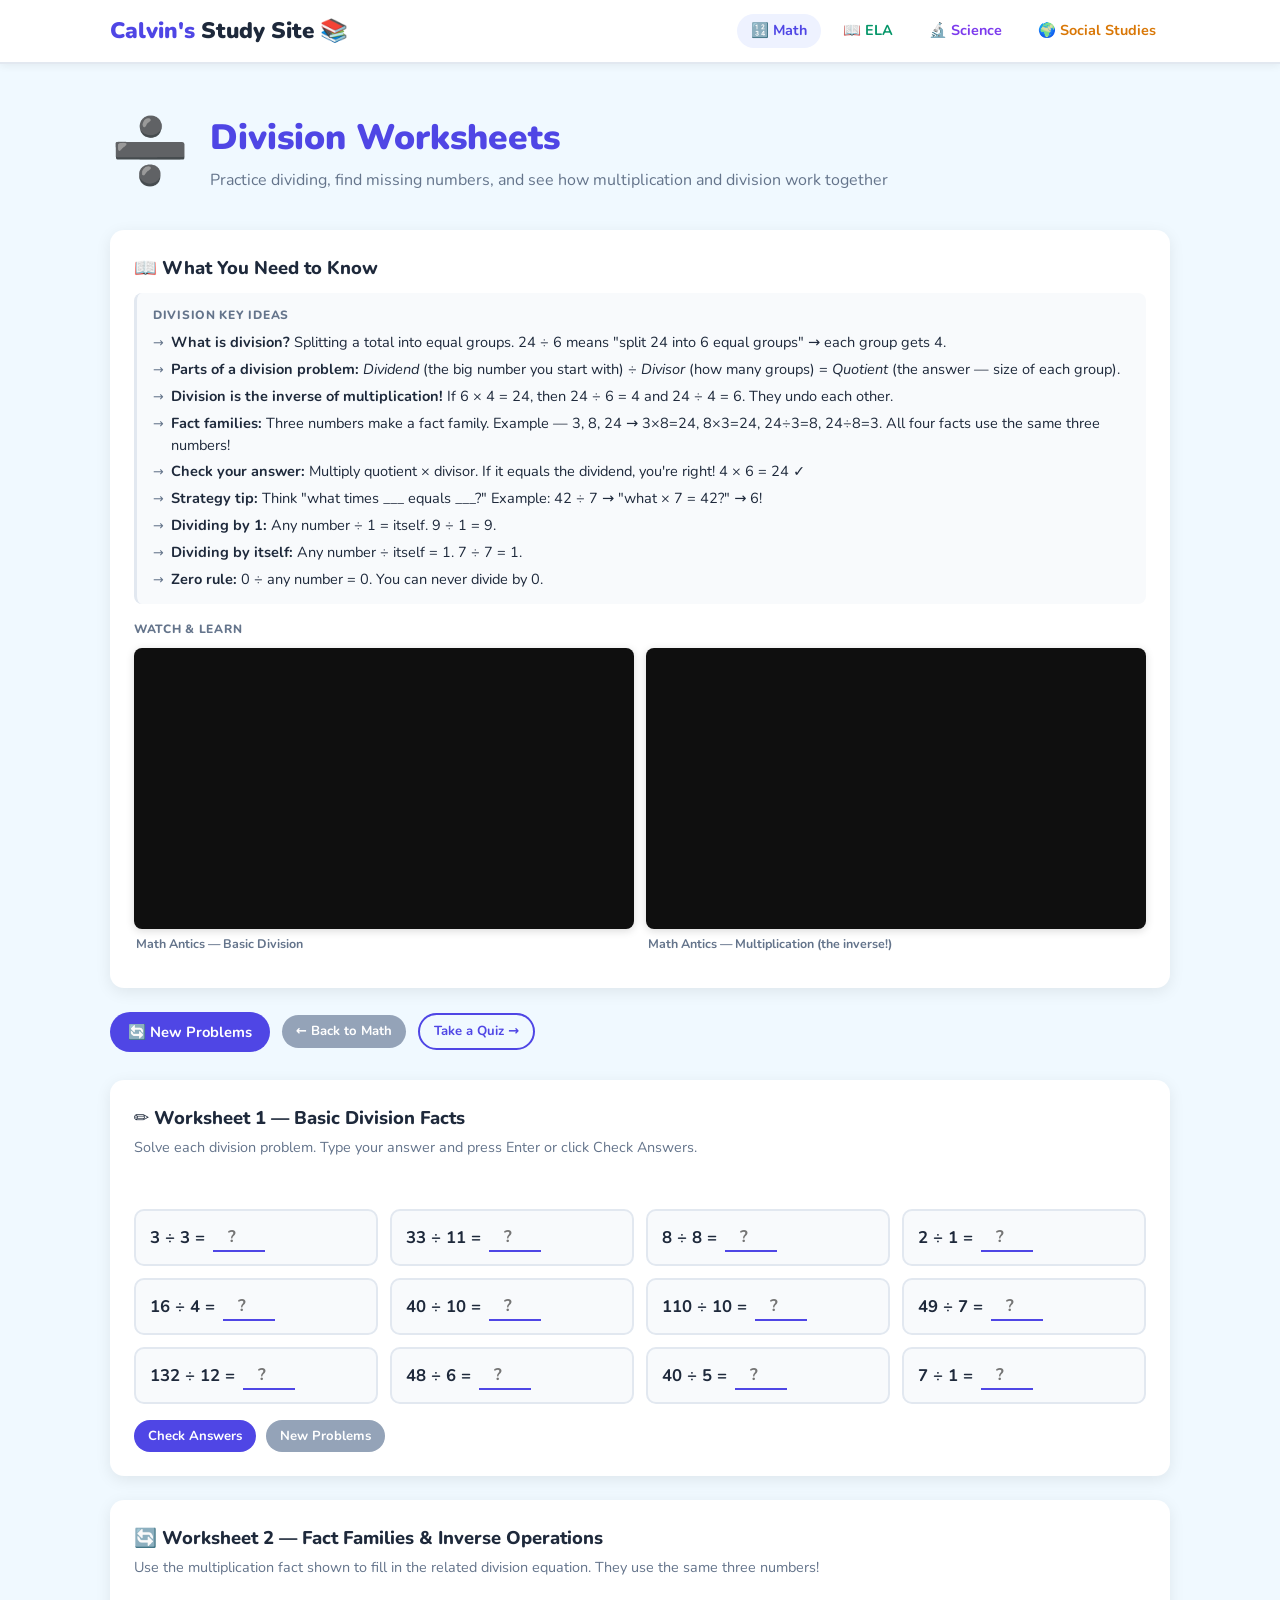
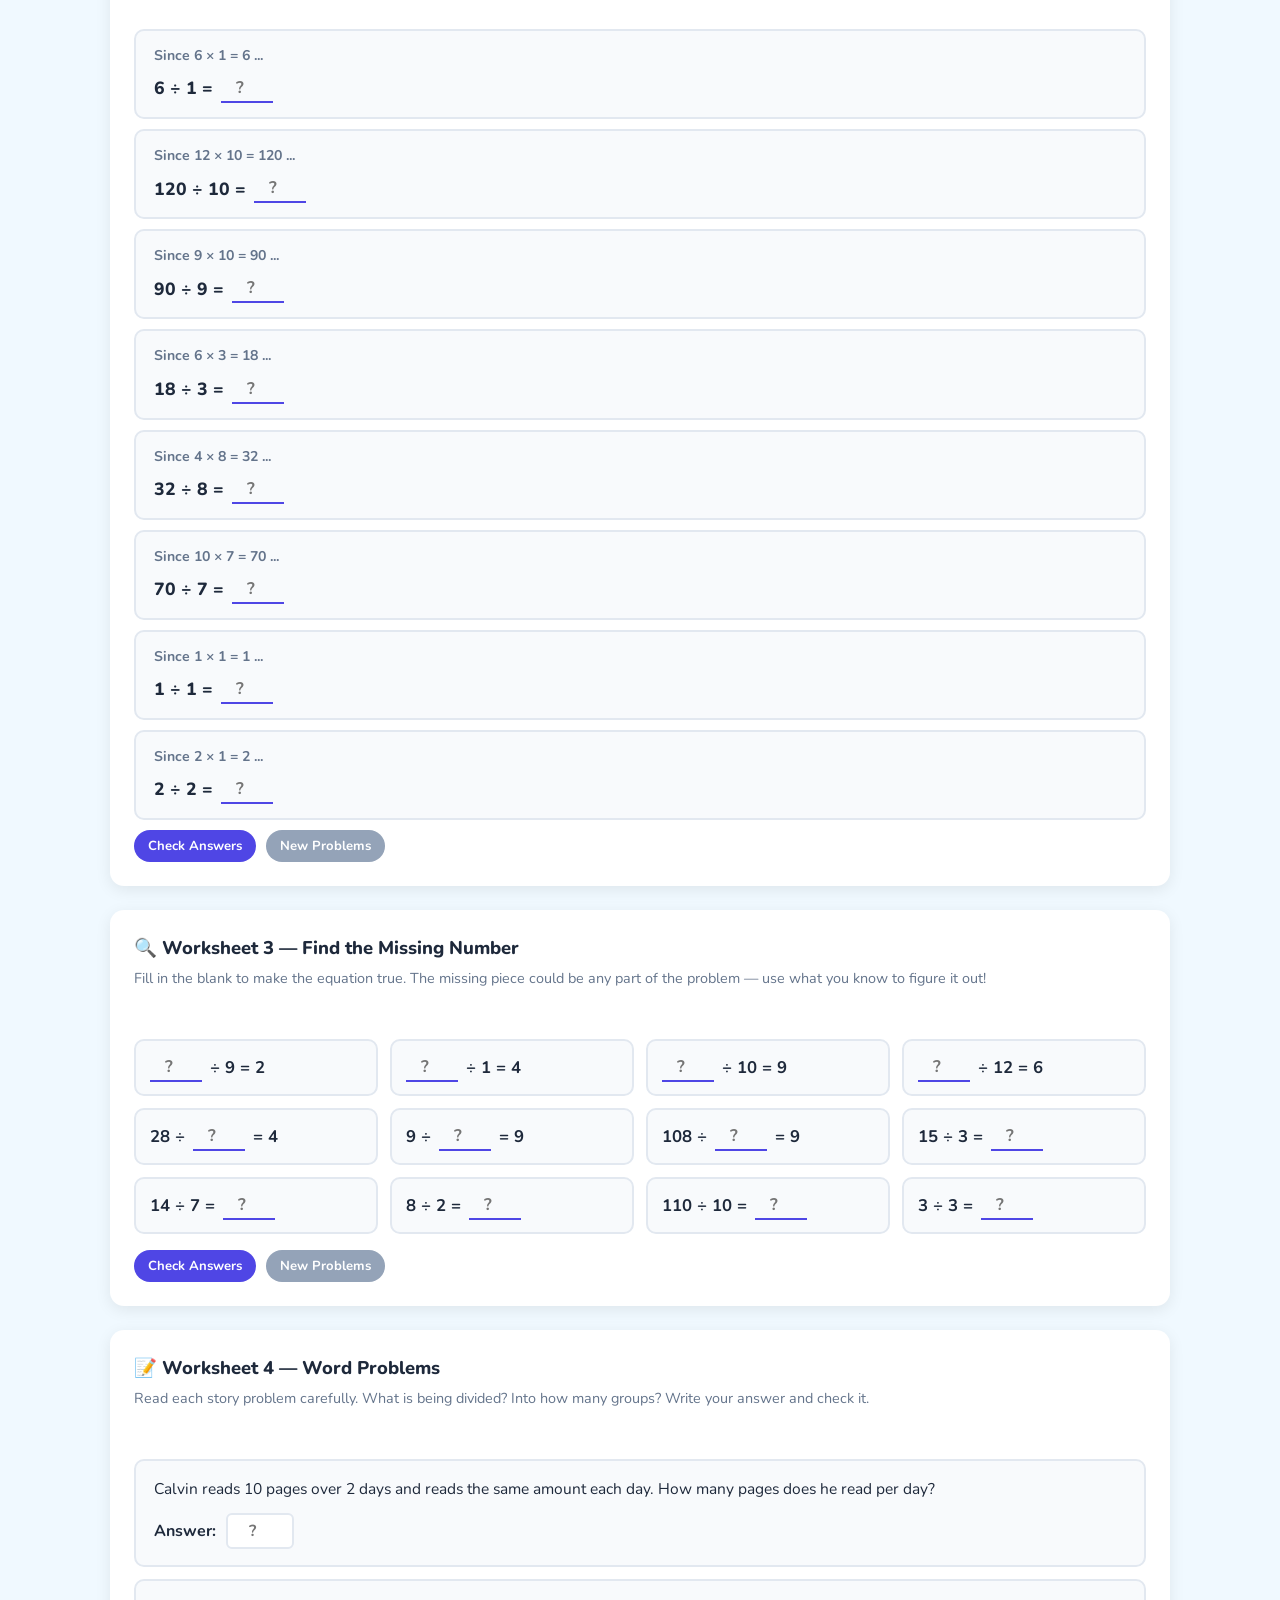
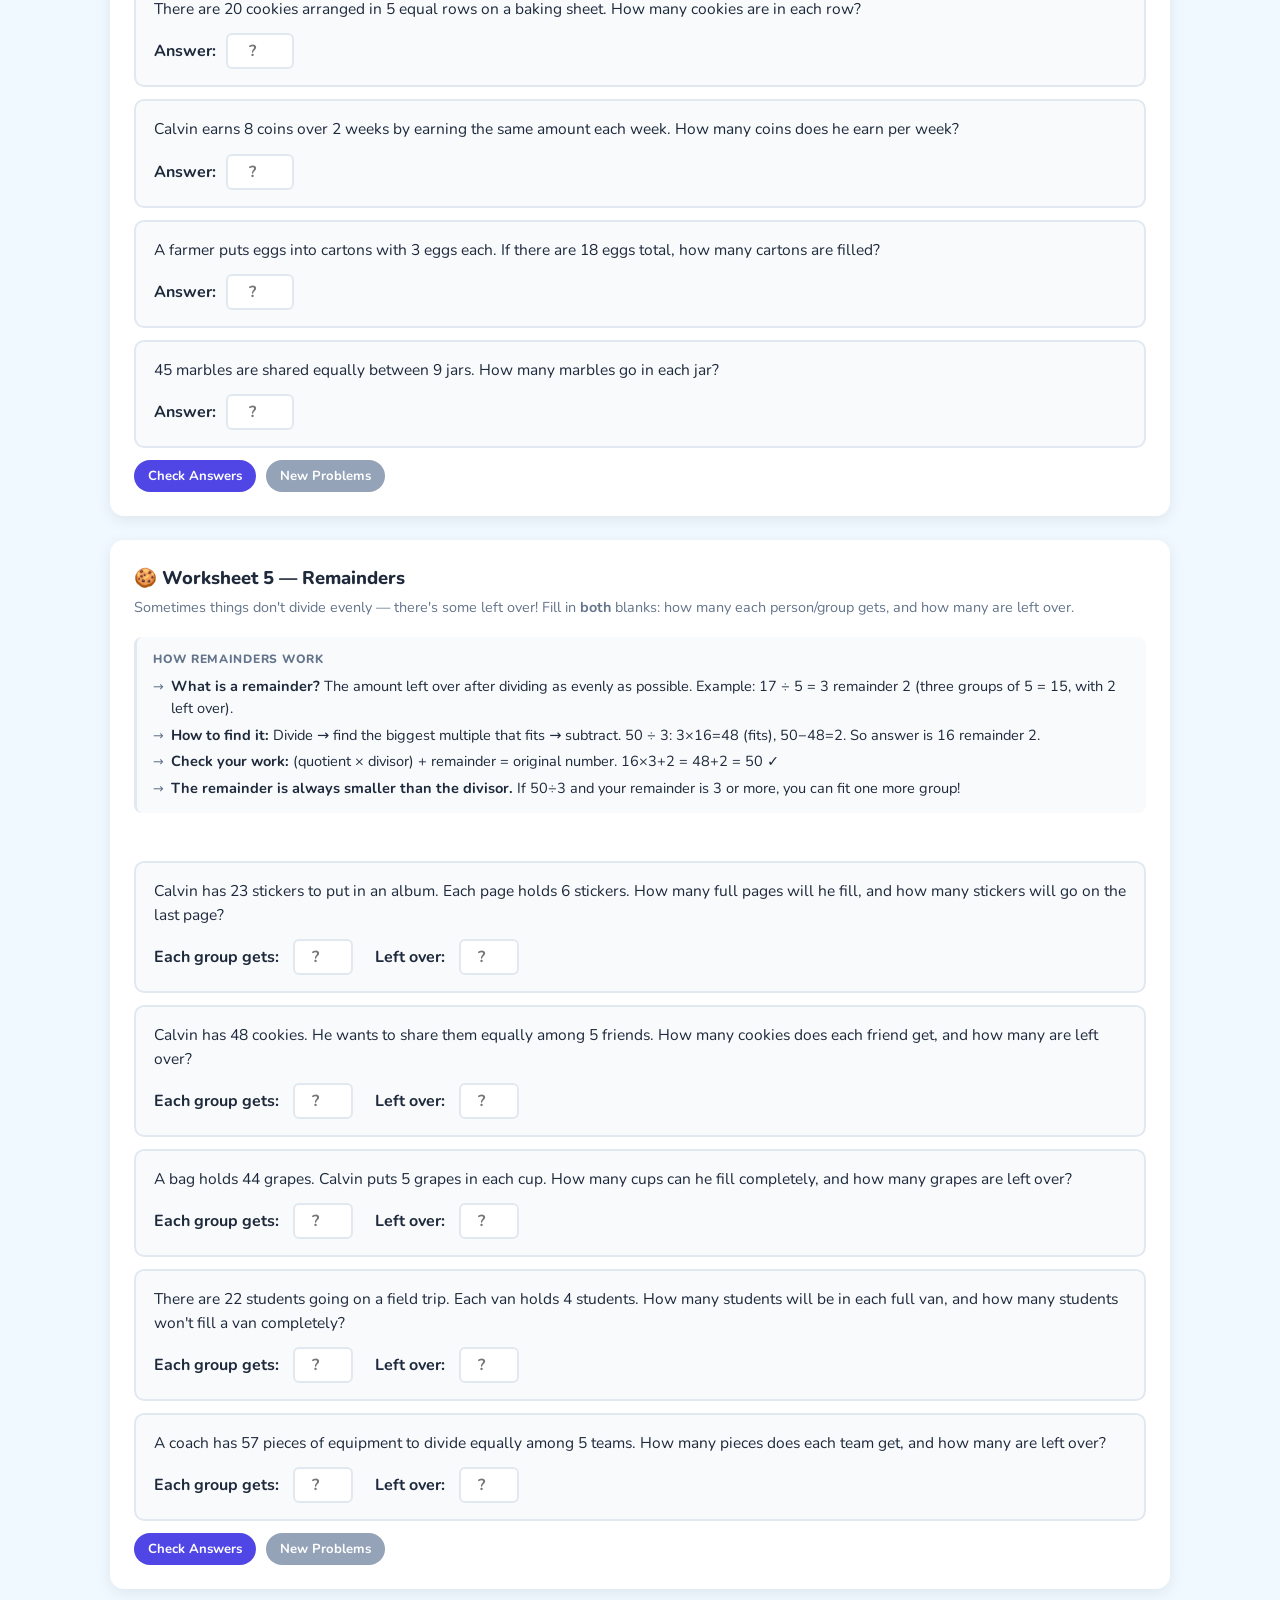
==== commit e17cd9fa: "Add remainder word problems as Worksheet 5 on division page 10 randomized story problem templates us" ====
--- a/division.html
+++ b/division.html
@@ -276,6 +276,27 @@
       <div class="ws-row" style="margin-top: 4px;">
         <button class="btn btn-math btn-sm" onclick="checkAll(4)">Check Answers</button>
         <button class="btn btn-gray btn-sm" onclick="generateWS4()">New Problems</button>
+      </div>
+    </div>
+
+    <!-- Worksheet 5: Remainders -->
+    <div class="ws-section">
+      <h2>🍪 Worksheet 5 — Remainders</h2>
+      <p class="ws-desc">Sometimes things don't divide evenly — there's some left over! Fill in <strong>both</strong> blanks: how many each person/group gets, and how many are left over.</p>
+      <div class="study-notes" style="margin-bottom: 16px;">
+        <h4>How Remainders Work</h4>
+        <ul>
+          <li><strong>What is a remainder?</strong> The amount left over after dividing as evenly as possible. Example: 17 ÷ 5 = 3 remainder 2 (three groups of 5 = 15, with 2 left over).</li>
+          <li><strong>How to find it:</strong> Divide → find the biggest multiple that fits → subtract. 50 ÷ 3: 3×16=48 (fits), 50−48=2. So answer is 16 remainder 2.</li>
+          <li><strong>Check your work:</strong> (quotient × divisor) + remainder = original number. 16×3+2 = 48+2 = 50 ✓</li>
+          <li><strong>The remainder is always smaller than the divisor.</strong> If 50÷3 and your remainder is 3 or more, you can fit one more group!</li>
+        </ul>
+      </div>
+      <div class="ws-score" id="score5"></div>
+      <div id="ws5"></div>
+      <div class="ws-row" style="margin-top: 4px;">
+        <button class="btn btn-math btn-sm" onclick="checkAll(5)">Check Answers</button>
+        <button class="btn btn-gray btn-sm" onclick="generateWS5()">New Problems</button>
       </div>
     </div>
 
@@ -408,12 +429,47 @@
       `).join('');
     }
 
+    // ── Worksheet 5: Remainder Word Problems ──────────────────────────────────
+    const REMAINDER_TEMPLATES = [
+      () => { const d=rnd(3,9), q=rnd(3,12), r=rnd(1,d-1), t=d*q+r; return { text: `Calvin has ${t} cookies. He wants to share them equally among ${d} friends. How many cookies does each friend get, and how many are left over?`, divisor: d, quotient: q, remainder: r }; },
+      () => { const d=rnd(3,8), q=rnd(4,11), r=rnd(1,d-1), t=d*q+r; return { text: `There are ${t} students going on a field trip. Each van holds ${d} students. How many students will be in each full van, and how many students won't fill a van completely?`, divisor: d, quotient: q, remainder: r }; },
+      () => { const d=rnd(3,7), q=rnd(3,10), r=rnd(1,d-1), t=d*q+r; return { text: `A baker has ${t} muffins to pack into boxes. Each box holds ${d} muffins. How many muffins go in each box, and how many muffins are left over?`, divisor: d, quotient: q, remainder: r }; },
+      () => { const d=rnd(3,9), q=rnd(3,11), r=rnd(1,d-1), t=d*q+r; return { text: `Calvin has ${t} trading cards and wants to sort them into piles of ${d}. How many cards will be in each pile, and how many cards will be left over?`, divisor: d, quotient: q, remainder: r }; },
+      () => { const d=rnd(3,8), q=rnd(4,12), r=rnd(1,d-1), t=d*q+r; return { text: `${t} apples need to be packed into bags of ${d}. How many apples will be in each full bag, and how many apples won't fit into a complete bag?`, divisor: d, quotient: q, remainder: r }; },
+      () => { const d=rnd(2,7), q=rnd(4,12), r=rnd(1,d-1), t=d*q+r; return { text: `A coach has ${t} pieces of equipment to divide equally among ${d} teams. How many pieces does each team get, and how many are left over?`, divisor: d, quotient: q, remainder: r }; },
+      () => { const d=rnd(3,9), q=rnd(3,10), r=rnd(1,d-1), t=d*q+r; return { text: `Calvin has ${t} stickers to put in an album. Each page holds ${d} stickers. How many full pages will he fill, and how many stickers will go on the last page?`, divisor: d, quotient: q, remainder: r }; },
+      () => { const d=rnd(3,8), q=rnd(3,11), r=rnd(1,d-1), t=d*q+r; return { text: `There are ${t} crayons to hand out. Each student gets ${d} crayons. How many students get a full set, and how many crayons are left over?`, divisor: d, quotient: q, remainder: r }; },
+      () => { const d=rnd(4,9), q=rnd(3,10), r=rnd(1,d-1), t=d*q+r; return { text: `A bag holds ${t} grapes. Calvin puts ${d} grapes in each cup. How many cups can he fill completely, and how many grapes are left over?`, divisor: d, quotient: q, remainder: r }; },
+      () => { const d=rnd(3,7), q=rnd(4,12), r=rnd(1,d-1), t=d*q+r; return { text: `${t} kids want to play a board game that needs exactly ${d} players per team. How many complete teams can be made, and how many kids are left over?`, divisor: d, quotient: q, remainder: r }; },
+    ];
+
+    let ws5Data = [];
+    function generateWS5() {
+      document.getElementById('score5').textContent = '';
+      ws5Data = shuffle(REMAINDER_TEMPLATES).slice(0, 5).map(fn => fn());
+      document.getElementById('ws5').innerHTML = ws5Data.map((p, i) => `
+        <div class="word-problem" id="ws5p${i}">
+          <p>${p.text}</p>
+          <div class="wp-row" style="gap: 14px; flex-wrap: wrap;">
+            <span style="font-weight:700;">Each group gets:</span>
+            <input type="number" id="ws5q${i}" min="0" max="200" placeholder="?"
+              onkeydown="if(event.key==='Enter') checkAll(5)" style="width:60px;">
+            <span style="font-weight:700; margin-left: 8px;">Left over:</span>
+            <input type="number" id="ws5r${i}" min="0" max="20" placeholder="?"
+              onkeydown="if(event.key==='Enter') checkAll(5)" style="width:60px;">
+            <span class="result-msg" id="ws5m${i}"></span>
+          </div>
+        </div>
+      `).join('');
+    }
+
     // ── Check Logic ────────────────────────────────────────────────────────────
     function checkAll(ws) {
       if (ws === 1) checkGrid(ws1Data, 1, p => p.answer);
       if (ws === 2) checkGrid(ws2Data, 2, p => p.answer);
       if (ws === 3) checkGrid(ws3Data, 3, p => p.answer);
       if (ws === 4) checkWordProblems();
+      if (ws === 5) checkRemainders();
     }
 
     function checkGrid(data, wsNum, getAnswer) {
@@ -471,12 +527,46 @@
       scoreEl.className = 'ws-score' + (pct >= 80 ? ' good' : '');
     }
 
+    function checkRemainders() {
+      let correct = 0;
+      ws5Data.forEach((p, i) => {
+        const qInput = document.getElementById(`ws5q${i}`);
+        const rInput = document.getElementById(`ws5r${i}`);
+        const card   = document.getElementById(`ws5p${i}`);
+        const msg    = document.getElementById(`ws5m${i}`);
+        const qVal   = parseInt(qInput.value, 10);
+        const rVal   = parseInt(rInput.value, 10);
+        card.classList.remove('correct', 'wrong');
+        if (isNaN(qVal) && isNaN(rVal)) { msg.textContent = ''; return; }
+        const qOk = qVal === p.quotient;
+        const rOk = rVal === p.remainder;
+        if (qOk && rOk) {
+          card.classList.add('correct');
+          msg.textContent = '✓ Correct!';
+          msg.className = 'result-msg ok';
+          correct++;
+        } else {
+          card.classList.add('wrong');
+          const parts = [];
+          if (!qOk) parts.push(`each group gets ${p.quotient}`);
+          if (!rOk) parts.push(`${p.remainder} left over`);
+          msg.textContent = `✗ ${parts.join(', ')}`;
+          msg.className = 'result-msg err';
+        }
+      });
+      const scoreEl = document.getElementById('score5');
+      const pct = Math.round(100 * correct / ws5Data.length);
+      scoreEl.textContent = `${correct} / ${ws5Data.length} correct (${pct}%)`;
+      scoreEl.className = 'ws-score' + (pct >= 80 ? ' good' : '');
+    }
+
     // ── Init ───────────────────────────────────────────────────────────────────
     function generateAll() {
       generateWS1();
       generateWS2();
       generateWS3();
       generateWS4();
+      generateWS5();
     }
 
     generateAll();
